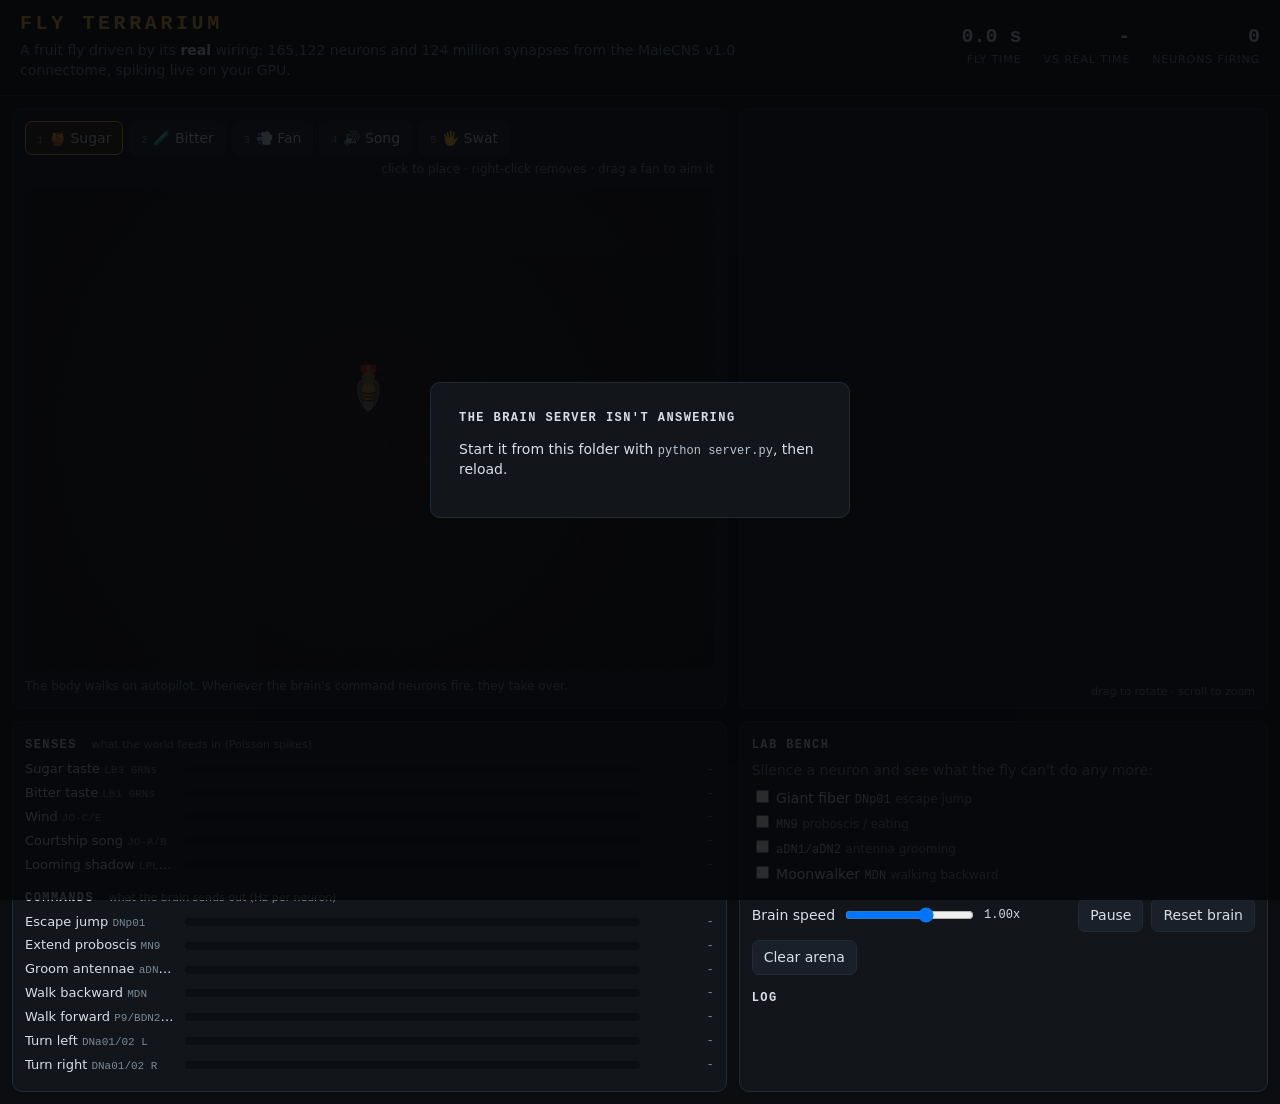
==== web/index.html @ 47e45b1b "Fly Terrarium: a fruit fly driven by the MaleCNS connectome A cartoon fly in a browser arena whose d" ====
<!doctype html>
<html lang="en">
<head>
<meta charset="utf-8">
<meta name="viewport" content="width=device-width, initial-scale=1">
<title>Fly Terrarium</title>
<link rel="icon" href="data:image/svg+xml,<svg xmlns='http://www.w3.org/2000/svg' viewBox='0 0 100 100'><text y='.9em' font-size='90'>🪰</text></svg>">
<link rel="stylesheet" href="style.css">
</head>
<body>
<header>
  <div class="brand">
    <h1>FLY TERRARIUM</h1>
    <p>A fruit fly driven by its <b>real</b> wiring: 165,122 neurons and 124 million synapses from the MaleCNS v1.0 connectome, spiking live on your GPU.</p>
  </div>
  <div class="stats">
    <div><span id="st-clock">0.0 s</span><label>fly time</label></div>
    <div><span id="st-rate">-</span><label>vs real time</label></div>
    <div><span id="st-active">0</span><label>neurons firing</label></div>
  </div>
</header>

<main>
  <section class="panel arena-panel">
    <div class="toolbar" id="tools">
      <button data-tool="sugar" class="on"><i>1</i>🍯 Sugar</button>
      <button data-tool="bitter"><i>2</i>🧪 Bitter</button>
      <button data-tool="fan"><i>3</i>💨 Fan</button>
      <button data-tool="speaker"><i>4</i>🔊 Song</button>
      <button data-tool="swat"><i>5</i>🖐 Swat</button>
      <span class="hint">click to place · right-click removes · drag a fan to aim it</span>
    </div>
    <canvas id="arena"></canvas>
    <div class="caption" id="caption">The body walks on autopilot. Whenever the brain's command neurons fire, they take over.</div>
  </section>

  <section class="panel brain-panel">
    <canvas id="brain"></canvas>
    <div class="legend" id="legend"></div>
    <div class="brain-help">drag to rotate · scroll to zoom</div>
  </section>

  <section class="panel meters">
    <h2>Senses <small>what the world feeds in (Poisson spikes)</small></h2>
    <div id="sense-meters"></div>
    <h2>Commands <small>what the brain sends out (Hz per neuron)</small></h2>
    <div id="action-meters"></div>
  </section>

  <section class="panel lab">
    <h2>Lab bench</h2>
    <div class="lesions">
      <p>Silence a neuron and see what the fly can't do any more:</p>
      <label><input type="checkbox" data-silence="escape"> Giant fiber <code>DNp01</code> <em>escape jump</em></label>
      <label><input type="checkbox" data-silence="feed"> <code>MN9</code> <em>proboscis / eating</em></label>
      <label><input type="checkbox" data-silence="groom"> <code>aDN1/aDN2</code> <em>antenna grooming</em></label>
      <label><input type="checkbox" data-silence="backward"> Moonwalker <code>MDN</code> <em>walking backward</em></label>
    </div>
    <div class="controls">
      <label>Brain speed <input type="range" id="speed" min="0.1" max="1.5" step="0.05" value="1"> <span id="speed-v">1.00x</span></label>
      <button id="pause">Pause</button>
      <button id="reset">Reset brain</button>
      <button id="clear">Clear arena</button>
    </div>
    <h2>Log</h2>
    <ol id="log"></ol>
  </section>
</main>

<div id="offline" hidden>
  <div>
    <h2>The brain server isn't answering</h2>
    <p>Start it from this folder with <code>python server.py</code>, then reload.</p>
  </div>
</div>

<script src="brain.js"></script>
<script src="app.js"></script>
</body>
</html>
---- web/style.css ----
/* Fly Terrarium - dark lab-bench look. Colours live in :root so they're easy to retheme. */
:root {
  --bg: #0b0d10;
  --panel: #12161b;
  --line: #222a33;
  --text: #d8dee6;
  --dim: #7b8794;
  --accent: #f5b53d;      /* sugar amber */
  --bitter: #7ee0a1;
  --wind: #6cc3ff;
  --loom: #ff6b6b;
  --sound: #c79bff;
  --mono: ui-monospace, "Cascadia Code", "Consolas", monospace;
}
* { box-sizing: border-box; }
[hidden] { display: none !important; }
html, body { margin: 0; background: var(--bg); color: var(--text); font: 14px/1.45 system-ui, "Segoe UI", sans-serif; }

header {
  display: flex; justify-content: space-between; align-items: center; gap: 24px;
  padding: 14px 20px; border-bottom: 1px solid var(--line);
}
h1 { margin: 0; font: 700 20px/1 var(--mono); letter-spacing: .18em; color: var(--accent); }
.brand p { margin: 6px 0 0; color: var(--dim); max-width: 720px; }
.brand b { color: var(--text); }
.stats { display: flex; gap: 22px; }
.stats div { text-align: right; }
.stats span { display: block; font: 600 20px/1.1 var(--mono); }
.stats label { color: var(--dim); font-size: 11px; text-transform: uppercase; letter-spacing: .08em; }

main {
  display: grid; gap: 12px; padding: 12px;
  grid-template-columns: minmax(0, 1.35fr) minmax(0, 1fr);
  grid-template-areas: "arena brain" "meters lab";
}
.panel { background: var(--panel); border: 1px solid var(--line); border-radius: 10px; padding: 12px; min-width: 0; }
.arena-panel { grid-area: arena; }
.brain-panel { grid-area: brain; position: relative; padding: 0; overflow: hidden; }
.meters { grid-area: meters; }
.lab { grid-area: lab; }

.toolbar { display: flex; flex-wrap: wrap; gap: 6px; align-items: center; margin-bottom: 10px; }
button {
  background: #1a2029; color: var(--text); border: 1px solid var(--line); border-radius: 7px;
  padding: 6px 11px; font: inherit; cursor: pointer;
}
button:hover { border-color: #3a4655; }
button.on { border-color: var(--accent); background: #2a2213; }
button i { font: 10px var(--mono); color: var(--dim); font-style: normal; margin-right: 6px; }
.hint { color: var(--dim); font-size: 12px; margin-left: auto; }

#arena { display: block; width: 100%; aspect-ratio: 10 / 7; border-radius: 8px; cursor: crosshair; touch-action: none; }
.caption { color: var(--dim); font-size: 12px; margin-top: 8px; min-height: 18px; }

#brain { display: block; width: 100%; height: 100%; min-height: 420px; cursor: grab; }
#brain:active { cursor: grabbing; }
.legend { position: absolute; left: 12px; top: 10px; font-size: 11px; color: var(--dim); pointer-events: none; }
.legend div { display: flex; align-items: center; gap: 6px; }
.legend b { width: 8px; height: 8px; border-radius: 50%; display: inline-block; }
.brain-help { position: absolute; right: 12px; bottom: 8px; font-size: 11px; color: var(--dim); pointer-events: none; }

h2 { margin: 4px 0 8px; font: 600 12px var(--mono); letter-spacing: .12em; text-transform: uppercase; }
h2 small { font: 11px system-ui, sans-serif; color: var(--dim); letter-spacing: 0; text-transform: none; margin-left: 6px; }
h2:not(:first-child) { margin-top: 16px; }

.meter { display: grid; grid-template-columns: 150px 1fr 64px; align-items: center; gap: 10px; margin: 5px 0; }
.meter .name { font-size: 13px; white-space: nowrap; overflow: hidden; text-overflow: ellipsis; }
.meter .name code { color: var(--dim); font-size: 11px; }
.meter .bar { height: 8px; background: #0b0e12; border-radius: 4px; overflow: hidden; }
.meter .fill { height: 100%; width: 0; border-radius: 4px; transition: width .12s linear; }
.meter .val { font: 12px var(--mono); text-align: right; color: var(--dim); }
.meter.hot .val { color: var(--text); }

.lesions p { margin: 0 0 6px; color: var(--dim); }
.lesions label { display: block; margin: 4px 0; cursor: pointer; }
.lesions em { color: var(--dim); font-style: normal; font-size: 12px; }
code { font: 12px var(--mono); color: #b9c4d0; }
.controls { display: flex; flex-wrap: wrap; gap: 8px; align-items: center; margin: 14px 0 4px; }
.controls label { display: flex; gap: 8px; align-items: center; margin-right: auto; }
#speed-v { font: 12px var(--mono); width: 44px; }

#log { list-style: none; margin: 0; padding: 0; max-height: 170px; overflow-y: auto; font: 12px/1.6 var(--mono); }
#log li { color: var(--dim); }
#log li b { color: var(--text); font-weight: 600; }
#log li span { color: #58636f; margin-right: 8px; }

#offline { position: fixed; inset: 0; background: rgba(5, 7, 9, .85); display: grid; place-items: center; z-index: 10; }
#offline div { background: var(--panel); border: 1px solid var(--line); border-radius: 10px; padding: 24px 28px; max-width: 420px; }

@media (max-width: 900px) {
  header { flex-direction: column; align-items: flex-start; }
  main { grid-template-columns: minmax(0, 1fr); grid-template-areas: "arena" "brain" "meters" "lab"; }
  #brain { min-height: 340px; }
  .meter { grid-template-columns: 110px 1fr 54px; }
  .hint { margin-left: 0; }
}
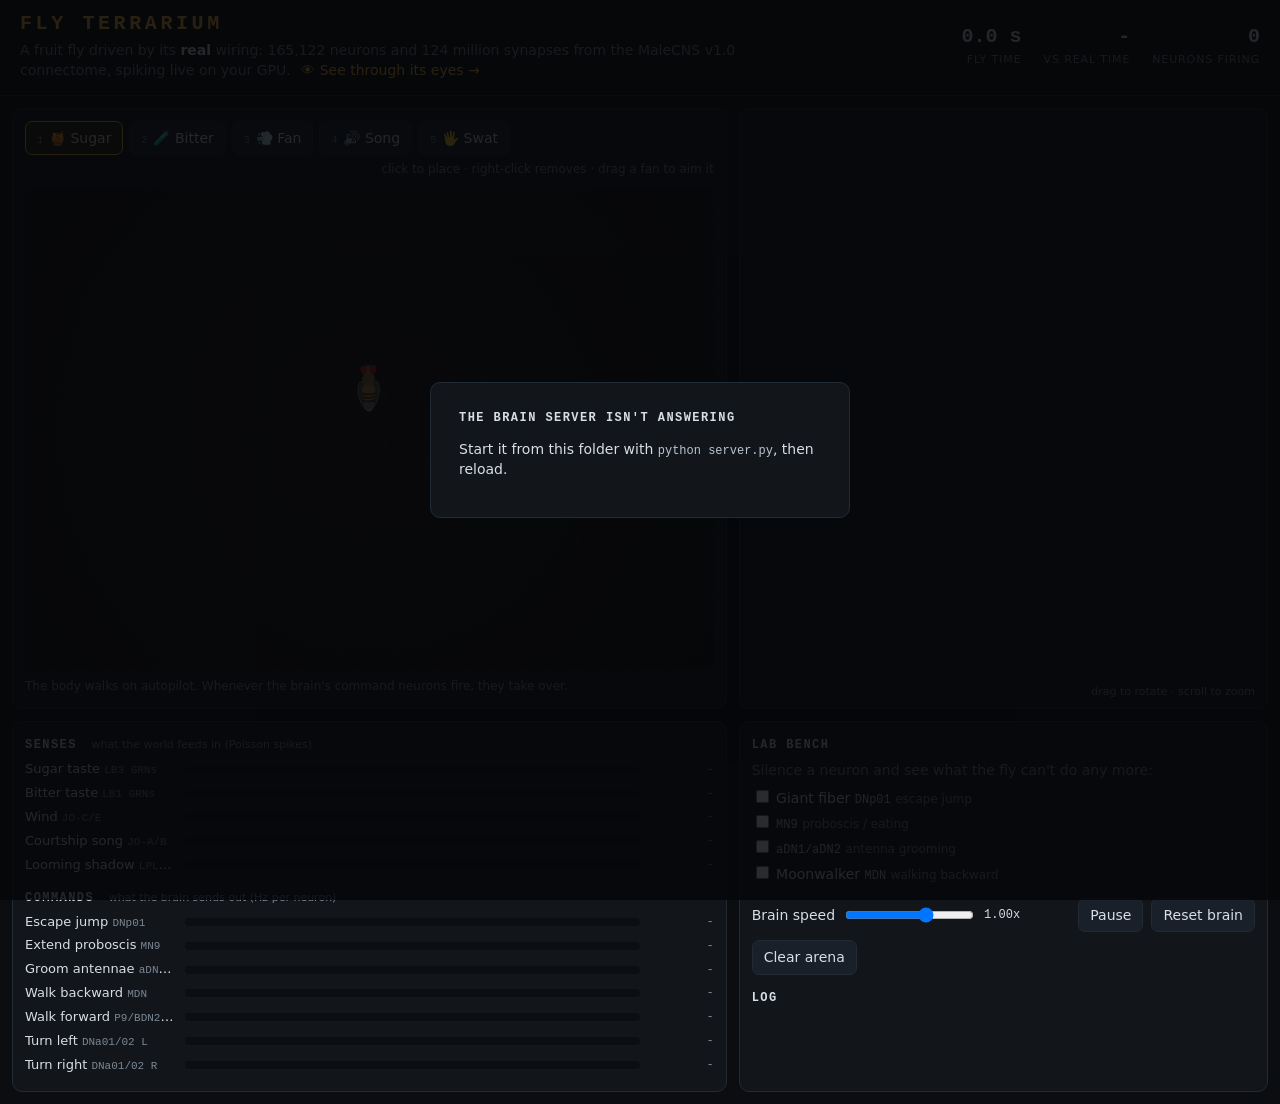
==== commit b4eb6ab8: "Fly Eyes: see your webcam through the fly's compound eyes New page (web/eyes.html). The camera is sp" ====
--- a/web/index.html
+++ b/web/index.html
@@ -11,7 +11,7 @@
 <header>
   <div class="brand">
     <h1>FLY TERRARIUM</h1>
-    <p>A fruit fly driven by its <b>real</b> wiring: 165,122 neurons and 124 million synapses from the MaleCNS v1.0 connectome, spiking live on your GPU.</p>
+    <p>A fruit fly driven by its <b>real</b> wiring: 165,122 neurons and 124 million synapses from the MaleCNS v1.0 connectome, spiking live on your GPU. <a class="eyes-link" href="eyes.html">👁 See through its eyes →</a></p>
   </div>
   <div class="stats">
     <div><span id="st-clock">0.0 s</span><label>fly time</label></div>
--- a/web/style.css
+++ b/web/style.css
@@ -23,6 +23,8 @@
 h1 { margin: 0; font: 700 20px/1 var(--mono); letter-spacing: .18em; color: var(--accent); }
 .brand p { margin: 6px 0 0; color: var(--dim); max-width: 720px; }
 .brand b { color: var(--text); }
+.eyes-link { color: var(--accent); text-decoration: none; margin-left: 6px; white-space: nowrap; }
+.eyes-link:hover { text-decoration: underline; }
 .stats { display: flex; gap: 22px; }
 .stats div { text-align: right; }
 .stats span { display: block; font: 600 20px/1.1 var(--mono); }
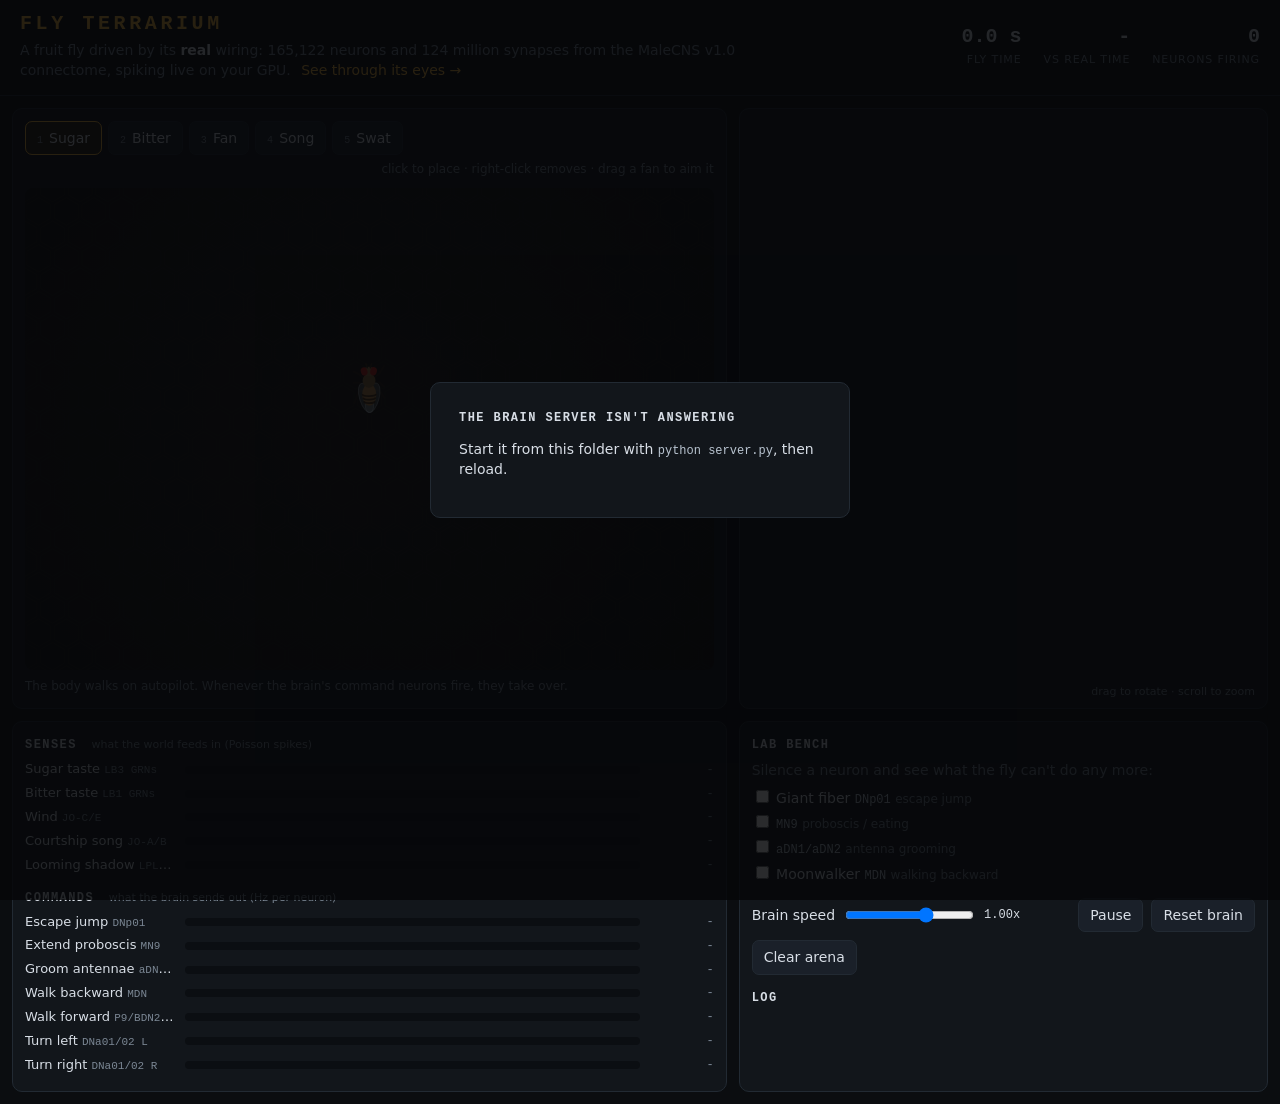
==== commit 5f0a0c1c: "Remove emojis from the pages: plain button labels, a dot icon, a note and SWAT! on the canvas" ====
--- a/web/index.html
+++ b/web/index.html
@@ -4,14 +4,14 @@
 <meta charset="utf-8">
 <meta name="viewport" content="width=device-width, initial-scale=1">
 <title>Fly Terrarium</title>
-<link rel="icon" href="data:image/svg+xml,<svg xmlns='http://www.w3.org/2000/svg' viewBox='0 0 100 100'><text y='.9em' font-size='90'>🪰</text></svg>">
+<link rel="icon" href="data:image/svg+xml,<svg xmlns='http://www.w3.org/2000/svg' viewBox='0 0 100 100'><circle cx='50' cy='50' r='38' fill='%23c79bff'/></svg>">
 <link rel="stylesheet" href="style.css">
 </head>
 <body>
 <header>
   <div class="brand">
     <h1>FLY TERRARIUM</h1>
-    <p>A fruit fly driven by its <b>real</b> wiring: 165,122 neurons and 124 million synapses from the MaleCNS v1.0 connectome, spiking live on your GPU. <a class="eyes-link" href="eyes.html">👁 See through its eyes →</a></p>
+    <p>A fruit fly driven by its <b>real</b> wiring: 165,122 neurons and 124 million synapses from the MaleCNS v1.0 connectome, spiking live on your GPU. <a class="eyes-link" href="eyes.html">See through its eyes →</a></p>
   </div>
   <div class="stats">
     <div><span id="st-clock">0.0 s</span><label>fly time</label></div>
@@ -23,11 +23,11 @@
 <main>
   <section class="panel arena-panel">
     <div class="toolbar" id="tools">
-      <button data-tool="sugar" class="on"><i>1</i>🍯 Sugar</button>
-      <button data-tool="bitter"><i>2</i>🧪 Bitter</button>
-      <button data-tool="fan"><i>3</i>💨 Fan</button>
-      <button data-tool="speaker"><i>4</i>🔊 Song</button>
-      <button data-tool="swat"><i>5</i>🖐 Swat</button>
+      <button data-tool="sugar" class="on"><i>1</i>Sugar</button>
+      <button data-tool="bitter"><i>2</i>Bitter</button>
+      <button data-tool="fan"><i>3</i>Fan</button>
+      <button data-tool="speaker"><i>4</i>Song</button>
+      <button data-tool="swat"><i>5</i>Swat</button>
       <span class="hint">click to place · right-click removes · drag a fan to aim it</span>
     </div>
     <canvas id="arena"></canvas>
